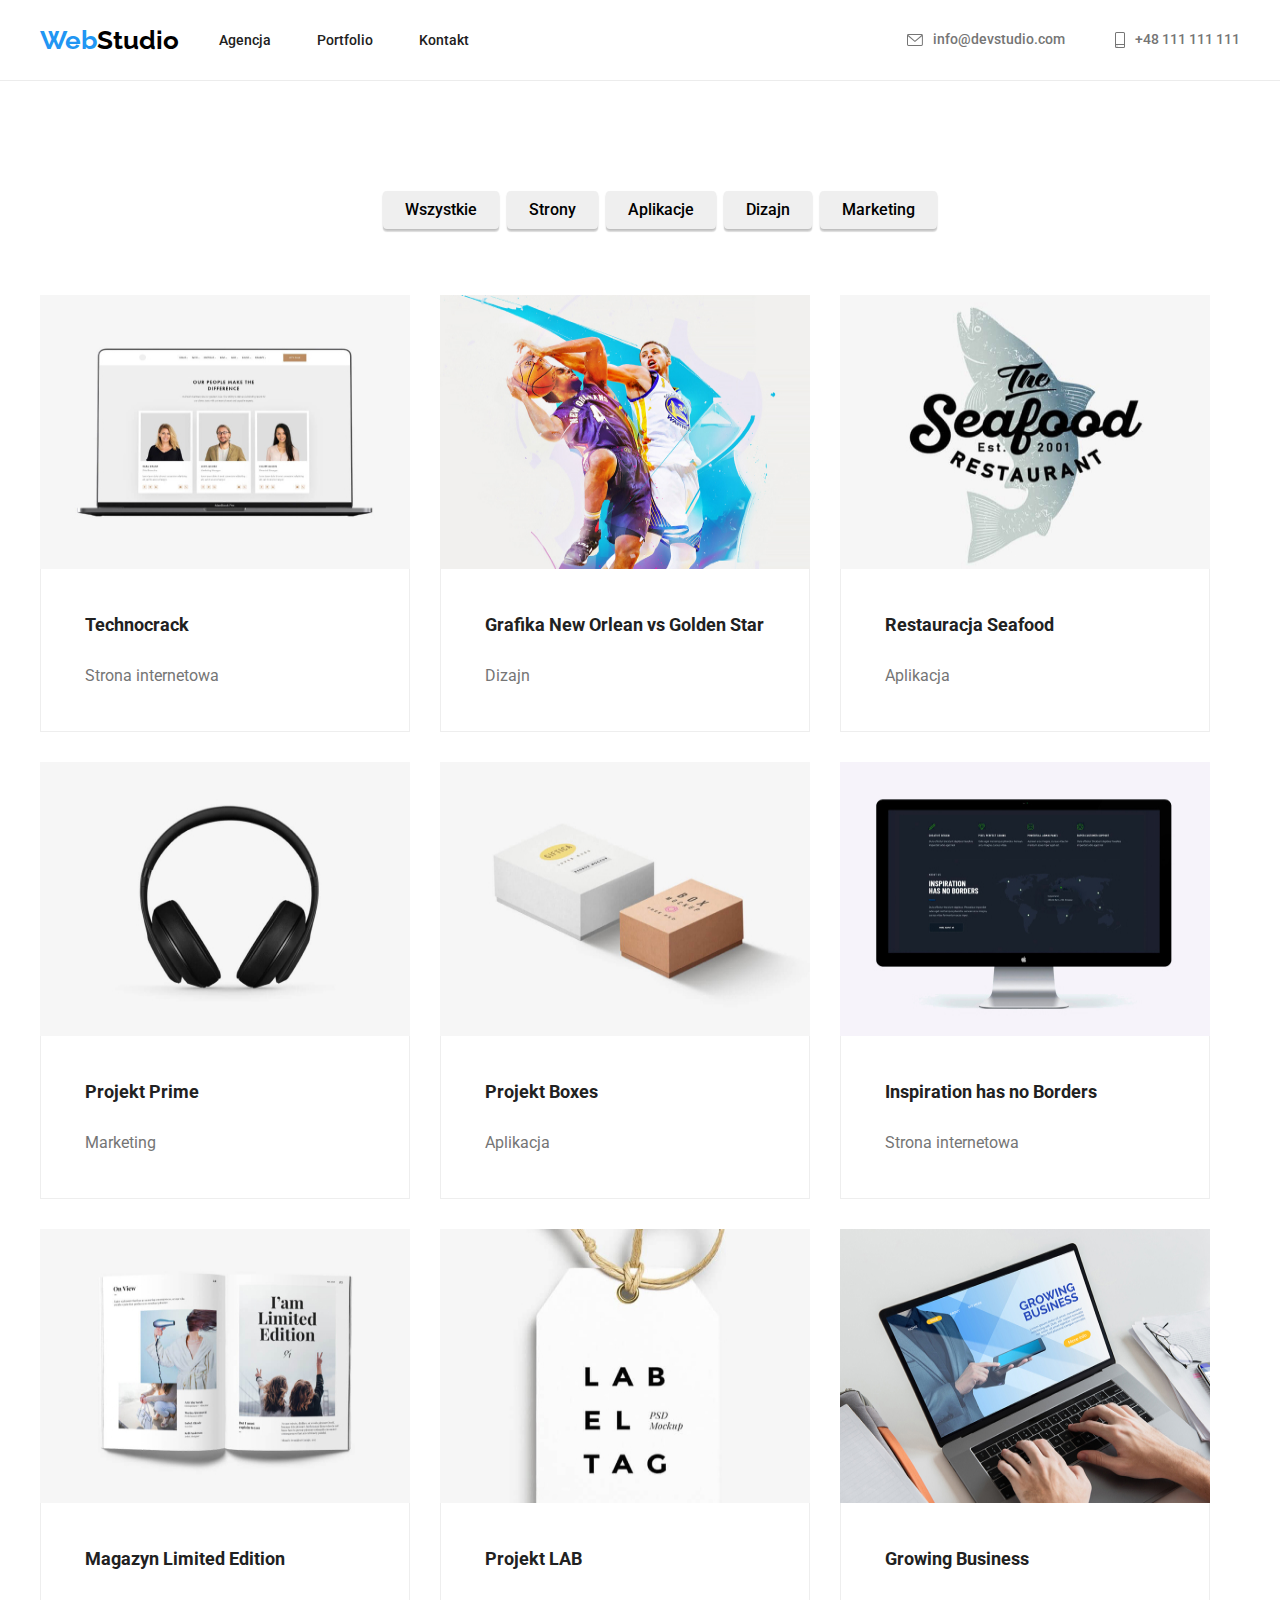
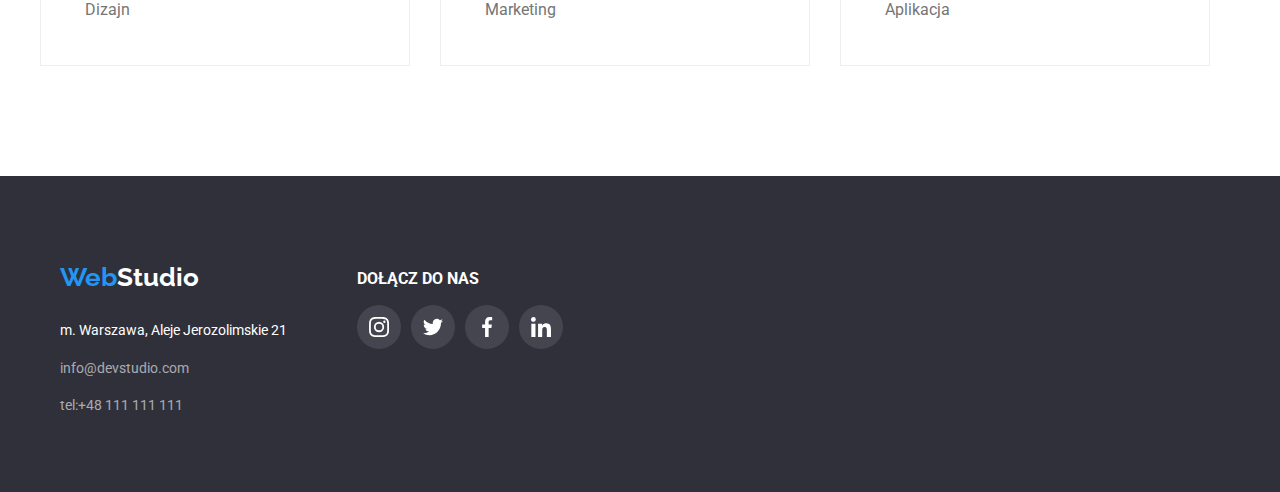
==== portfolio.html @ 31ecdee6 "first commit" ====
<!DOCTYPE html>
<html lang="en">
  <head>
    <link
      rel="stylesheet"
      href="https://cdnjs.cloudflare.com/ajax/libs/modern-normalize/1.0.0/modern-normalize.min.css"
    />
    <link rel="stylesheet" href="./css/styles.css" />
    <link rel="preconnect" href="https://fonts.googleapis.com" />
    <link rel="preconnect" href="https://fonts.gstatic.com" crossorigin />
    <link
      href="https://fonts.googleapis.com/css2?family=Raleway:wght@700&family=Roboto:wght@400;500;700;900&display=swap"
      rel="stylesheet"
    />
    <title>Zadanie domowe - portfolio</title>
  </head>
  <body>
    <header>
      <div class="container header-parent">
        <a class="logo" href="./index.html"
          ><span class="web">Web</span>Studio</a
        >
        <nav class="navig">
          <ul class="nav-manu">
            <li>
              <a class="nav-link" href="#Agencja">Agencja</a>
            </li>
            <li>
              <a class="nav-link" href="./portfolio.html">Portfolio</a>
            </li>
            <li>
              <a class="nav-link" href="#Kontakt">Kontakt</a>
            </li>
          </ul>
        </nav>
        <ul class="header-contact-parent">
          <li>
            <a class="contact" href="mailto:info@devstudio.com">
              <svg class="icon-mail-phon" width="16" height="12">
                <use href="./Images/icons.svg#icon-envelope"></use>
              </svg>
              info@devstudio.com</a
            >
          </li>
          <li>
            <a class="contact" href="">
              <svg class="icon-mail-phon" width="10" height="16">
                <use href="./Images/icons.svg#icon-smartphone"></use>
              </svg>
              +48 111 111 111</a
            >
          </li>
        </ul>
      </div>
    </header>
    <main>
      <section class="section">
        <div class="container">
          <ul class="service-button-parent">
            <li>
              <button class="service-button" type="button">Wszystkie</button>
            </li>
            <li>
              <button class="service-button" type="button">Strony</button>
            </li>
            <li>
              <button class="service-button" type="button">Aplikacje</button>
            </li>
            <li>
              <button class="service-button" type="button">Dizajn</button>
            </li>
            <li>
              <button class="service-button" type="button">Marketing</button>
            </li>
          </ul>
        </div>

        <div class="container">
          <ul class="portfolio-img">
            <li class="portfolio-card">
              <figure class="portfolio-figure">
                <img
                  src="./Images/page-on-laptop.jpg"
                  width="370"
                  height="274"
                  alt="Strona internetowa na Laptopie"
                />
                <figcaption class="portfolio-figc">
                  <p class="services">Technocrack</p>
                  <p class="category">Strona internetowa</p>
                </figcaption>
              </figure>
            </li>
            <li class="portfolio-card">
              <figure class="portfolio-figure">
                <img
                  src="./Images/players.jpg"
                  width="370"
                  height="274"
                  alt="dwóch koszykarzy new Orlean vs Golden star"
                />
                <figcaption class="portfolio-figc">
                  <p class="services">Grafika New Orlean vs Golden Star</p>
                  <p class="category">Dizajn</p>
                </figcaption>
              </figure>
            </li>
            <li class="portfolio-card">
              <figure class="portfolio-figure">
                <img
                  src="./Images/name-restaurant.jpg"
                  width="370"
                  height="274"
                  alt="Aplikacje dla restauracji Seafood"
                />
                <figcaption class="portfolio-figc">
                  <p class="services">Restauracja Seafood</p>
                  <p class="category">Aplikacja</p>
                </figcaption>
              </figure>
            </li>
            <li class="portfolio-card">
              <figure class="portfolio-figure">
                <img
                  src="./Images/headphones.jpg"
                  width="370"
                  height="274"
                  alt="słuchawki bluetooth"
                />
                <figcaption class="portfolio-figc">
                  <p class="services">Projekt Prime</p>
                  <p class="category">Marketing</p>
                </figcaption>
              </figure>
            </li>
            <li class="portfolio-card">
              <figure class="portfolio-figure">
                <img
                  src="./Images/boxes.jpg"
                  width="370"
                  height="274"
                  alt="dwa pudełka różnej wielkości białe i brązowe"
                />
                <figcaption class="portfolio-figc">
                  <p class="services">Projekt Boxes</p>
                  <p class="category">Aplikacja</p>
                </figcaption>
              </figure>
            </li>
            <li class="portfolio-card">
              <figure class="portfolio-figure">
                <img
                  src="./Images/monitor.jpg"
                  width="370"
                  height="274"
                  alt="Strona internetowa na monitorze"
                />
                <figcaption class="portfolio-figc">
                  <p class="services">Inspiration has no Borders</p>
                  <p class="category">Strona internetowa</p>
                </figcaption>
              </figure>
            </li>
            <li class="portfolio-card">
              <figure class="portfolio-figure">
                <img
                  src="./Images/magazine.jpg"
                  width="370"
                  height="274"
                  alt="Magazyn"
                />
                <figcaption class="portfolio-figc">
                  <p class="services">Magazyn Limited Edition</p>
                  <p class="category">Dizajn</p>
                </figcaption>
              </figure>
            </li>
            <li class="portfolio-card">
              <figure class="portfolio-figure">
                <img
                  src="./Images/labeltag.jpg"
                  width="370"
                  height="274"
                  alt="karteczka z napisem LAB EL TAG"
                />
                <figcaption class="portfolio-figc">
                  <p class="services">Projekt LAB</p>
                  <p class="category">Marketing</p>
                </figcaption>
              </figure>
            </li>
            <li class="portfolio-card">
              <figure class="portfolio-figure">
                <img
                  src="./Images/laptop.jpg"
                  width="370"
                  height="274"
                  alt="Pokazana strona na laptopie mówiąca o Growing Business"
                />
                <figcaption class="portfolio-figc">
                  <p class="services">Growing Business</p>
                  <p class="category">Aplikacja</p>
                </figcaption>
              </figure>
            </li>
          </ul>
        </div>
      </section>
    </main>
    <footer class="footer">
      <div class="container footer-parent">
        <div>
          <h3 class="logo" id="Kontakt">
            <span class="web">Web</span><span class="studio-logo">Studio</span>
          </h3>
          <address class="street-footer">
            <p>m. Warszawa, Aleje Jerozolimskie 21</p>
            <p>
              <a class="contact-footer" href="mailto:info@devstudio.com"
                >info@devstudio.com</a
              >
            </p>
            <p>
              <a class="contact-footer" href="tel:+48111111111"
                >tel:+48 111 111 111</a
              >
            </p>
          </address>
        </div>
        <div class="join-us">
          <h3>DOŁĄCZ DO NAS</h3>
          <ul class="social-icons">
            <li class="social-icons-parent">
              <svg class="social-icons-child">
                <use href="./Images/icons.svg#icon-instagram-2"></use>
              </svg>
            </li>
            <li class="social-icons-parent">
              <svg class="social-icons-child">
                <use href="./Images/icons.svg#icon-twitter-1"></use>
              </svg>
            </li>
            <li class="social-icons-parent">
              <svg class="social-icons-child">
                <use href="./Images/icons.svg#icon-facebook-1"></use>
              </svg>
            </li>
            <li class="social-icons-parent">
              <svg class="social-icons-child">
                <use href="./Images/icons.svg#icon-linkedin-1"></use>
              </svg>
            </li>
          </ul>
        </div>
      </div>
    </footer>
  </body>
</html>
---- css/styles.css ----
:root {
  --brand-color: #212121;
  --first-background: #ffffff;
  --second-background: #2f303a;
  --web-color: #2196f3;
  --contact-color: #757575;
  --third-background: #f5f4fa;
  --logo-color: #000000;
  --border-header: #ececec;
  --figcaption-portfolio: #eeeeee;
  --footer-contact: rgba(255, 255, 255, 0.6);
  --color-social: #afb1b8;
}
body {
  font-family: "Roboto", sans-serif;
  background: var(--first-background);
  color: var(--brand-color);
}
.section {
  padding-top: 94px;
  padding-bottom: 94px;
}
.logo {
  font-family: "Raleway", sans-serif;
  font-weight: 700;
  text-decoration: none;
  color: var(--logo-color);
  font-size: 26px;
  line-height: 1.19;
}
.web {
  color: var(--web-color);
}
.nav-link {
  font-weight: 500;
  font-size: 14px;
  line-height: 1.14;
  text-decoration: none;
  color: var(--brand-color);
  cursor: pointer;
}
.nav-link:focus,
.nav-link:hover {
  color: var(--web-color);
}
.contact:focus,
.contact:hover {
  color: var(--web-color);
}

.contact:focus .icon-mail-phon,
.contact:hover .icon-mail-phon {
  fill: var(--web-color);
}

.contact-footer:focus,
.contact-footer:hover {
  color: var(--first-background);
}
.contact {
  display: flex;
  align-items: center;
  gap: 10px;
  font-weight: 500;
  font-size: 14px;
  line-height: 1.14;
  text-decoration: none;
  color: var(--contact-color);
}
.title {
  font-weight: 900;
  font-size: 44px;
  line-height: 1.36;
  width: 696px;
  color: var(--first-background);
}
.section1 {
  display: flex;
  background-color: var(--second-background);
  height: 600px;
  align-items: center;
  text-align: center;
  background-image: linear-gradient(
      rgba(47, 48, 58, 0.4),
      rgba(47, 48, 58, 0.6)
    ),
    url("./../Images/img-overlay.jpg");
  background-position: center;
  background-size: cover;
}

.service-button:hover,
.service-button:focus {
  color: var(--first-background);
  background: var(--web-color);
}
.service-button {
  font-family: "Roboto", sans-serif;
  font-weight: 500;
  font-size: 16px;
  line-height: 1.62;
  border: 0;
  cursor: pointer;
  box-shadow: 0px 3px 1px rgba(0, 0, 0, 0.1), 0px 1px 2px rgba(0, 0, 0, 0.08),
    0px 2px 2px rgba(0, 0, 0, 0.12);
  border-radius: 4px;
  padding: 6px 22px;
}

.order-button {
  font-family: "Roboto", sans-serif;
  font-weight: 700;
  font-size: 16px;
  line-height: 1.87;
  background: var(--web-color);
  box-shadow: rgba(0, 0, 0, 0.15);
  color: var(--first-background);
  cursor: pointer;
  border-radius: 4px;
  border: none;
  width: 200px;
  height: 50px;
}
.footer {
  background: var(--second-background);
  color: var(--first-background);
  padding: 60px;
}
.footer-parent {
  display: flex;
}

.contact-footer {
  color: var(--footer-contact);
  text-decoration: none;
  font-style: normal;
  line-height: 1.71;
  margin-top: 9px;
}
.street-footer {
  display: block;
  font-style: normal;
  font-size: 14px;
  line-height: 1.71;
  margin-top: 20;
}
.section4 {
  background-color: var(--third-background);
  align-items: center;
}
.employee {
  font-weight: 500;
  line-height: 1.18;
  margin-top: 30px;
  margin-bottom: 10px;
}

.position {
  color: var(--contact-color);
  font-size: 16px;
  line-height: 1.18;
  margin-top: 0px;
  margin-bottom: 30px;
}

.description {
  color: var(--contact-color);
  font-size: 14px;
  line-height: 1.71;
  margin-top: 10px;
}
.studio-logo {
  color: var(--first-background);
}
.category {
  color: var(--contact-color);
  line-height: 1.87;
  margin-left: 24px;
  margin-top: 0px;
  margin-bottom: 20px;
}
.services {
  font-weight: 700;
  font-size: 18px;
  line-height: 2;
  margin-left: 24px;
}
.team {
  font-size: 36px;
  font-weight: 700;
  line-height: 1.16;
  text-align: center;
  padding-bottom: 50px;
  margin: 0px;
}
.what-we-do {
  font-size: 36px;
  font-weight: 700;
  line-height: 1.16;
  text-align: center;
}
.lorem {
  font-weight: 700;
  font-size: 14px;
  line-height: 1.14;
}
header {
  border-bottom: var(--border-header) 1px solid;
}
.container {
  max-width: 1200px;
  margin: 0px auto;
}

.header-parent {
  display: flex;
  width: 1200px;
  height: 80px;
  align-items: center;
  justify-content: space-between;
}
.navig {
  display: flex;
  flex-grow: 1;
}

.nav-manu {
  display: flex;
  gap: 46px;
  justify-content: space-between;
  list-style: none;
}

.header-contact-parent {
  display: flex;
  gap: 50px;
  justify-content: space-between;
  list-style: none;
}
.card-set {
  display: flex;
  list-style: none;
  gap: 30px;
}
.card {
  flex-basis: calc((100 - 3 * 30px) / 4);
}
.images {
  display: flex;
  padding-bottom: 94px;
  justify-content: center;
  gap: 30px;
}
.border-team-parent {
  display: flex;
  list-style: none;
  justify-content: center;
  gap: 30px;
}
.border-team {
  box-shadow: 0px 1px 3px rgba(0, 0, 0, 0.12), 0px 1px 1px rgba(0, 0, 0, 0.14),
    0px 2px 1px rgba(0, 0, 0, 0.2);
  border-radius: 0px 0px 4px 4px;
  background: var(--first-background);
}
.team-figure {
  width: 270px;
  margin: 0px;
}
.team-figcaption {
  text-align: center;
}
.service-button-parent {
  display: flex;
  list-style: none;
  justify-content: center;
  gap: 8px;
  padding-bottom: 50px;
}

.portfolio-img {
  display: flex;
  list-style: none;
  flex-wrap: wrap;
  padding: 0;
  gap: 30px;
}
.portfolio-figure {
  margin: 0;
}
.portfolio-figc {
  padding: 20px;
  border-right: 1px solid var(--figcaption-portfolio);
  border-left: 1px solid var(--figcaption-portfolio);
  border-bottom: 1px solid var(--figcaption-portfolio);
}
img {
  display: block;
}
.icon-mail-phon {
  fill: var(--contact-color);
}

.icons {
  all: unset;
  display: flex;
  justify-content: center;
  background-color: var(--third-background);
  padding: 25px 100px;
  margin-bottom: 30px;
}
.social-parent {
  display: flex;
  justify-content: space-between;
  list-style: none;
  margin-inline: 32px;
  margin-bottom: 30px;
  padding-left: 0px;
}
.social-item {
  display: flex;
  justify-content: center;
  align-items: center;
  width: 44px;
  height: 44px;
  border-radius: 50%;
}
.social-icon {
  display: flex;
  width: 20px;
  height: 20px;
  fill: var(--color-social);
}
.social-item:hover,
.social-item:focus {
  background-color: var(--web-color);
}
a.social-item:hover svg,
a.social-item:focus svg {
  fill: var(--first-background);
}
.our-clients-section {
  background-color: var(--first-background);
  padding-bottom: 94px;
  text-align: center;
  margin-top: 94px;
}
.our-clients-parent {
  display: flex;
  list-style: none;
  justify-content: space-around;
  margin-top: 50px;
}

.clients-icon {
  display: flex;
  width: 170px;
  height: 92px;
  align-items: center;
  justify-content: center;
  fill: var(--color-social);
  border: 1px solid var(--color-social);
  border-radius: 4px;
}

.clients-icon:hover,
.clients-icon:focus {
  border-color: var(--web-color);
  cursor: pointer;
}

.clients-icon:hover,
.clients-icon:focus {
  fill: var(--web-color);
}

.join-us {
  font-size: 14px;
  line-height: 1.14;
  color: var(--first-background);
  margin-left: 70px;
  margin-top: 18px;
}
.social-icons {
  display: flex;
  list-style: none;
  gap: 10px;
  padding-left: 0px;
}
.social-icons-child {
  fill: var(--first-background);
  width: 20px;
  height: 20px;
}
.social-icons-parent {
  display: flex;
  background-color: rgba(255, 255, 255, 0.1);
  height: 44px;
  width: 44px;
  border-radius: 50%;
  justify-content: center;
  align-items: center;
}
.social-icons-parent:hover,
.social-icons-parent:focus {
  background-color: var(--web-color);
}
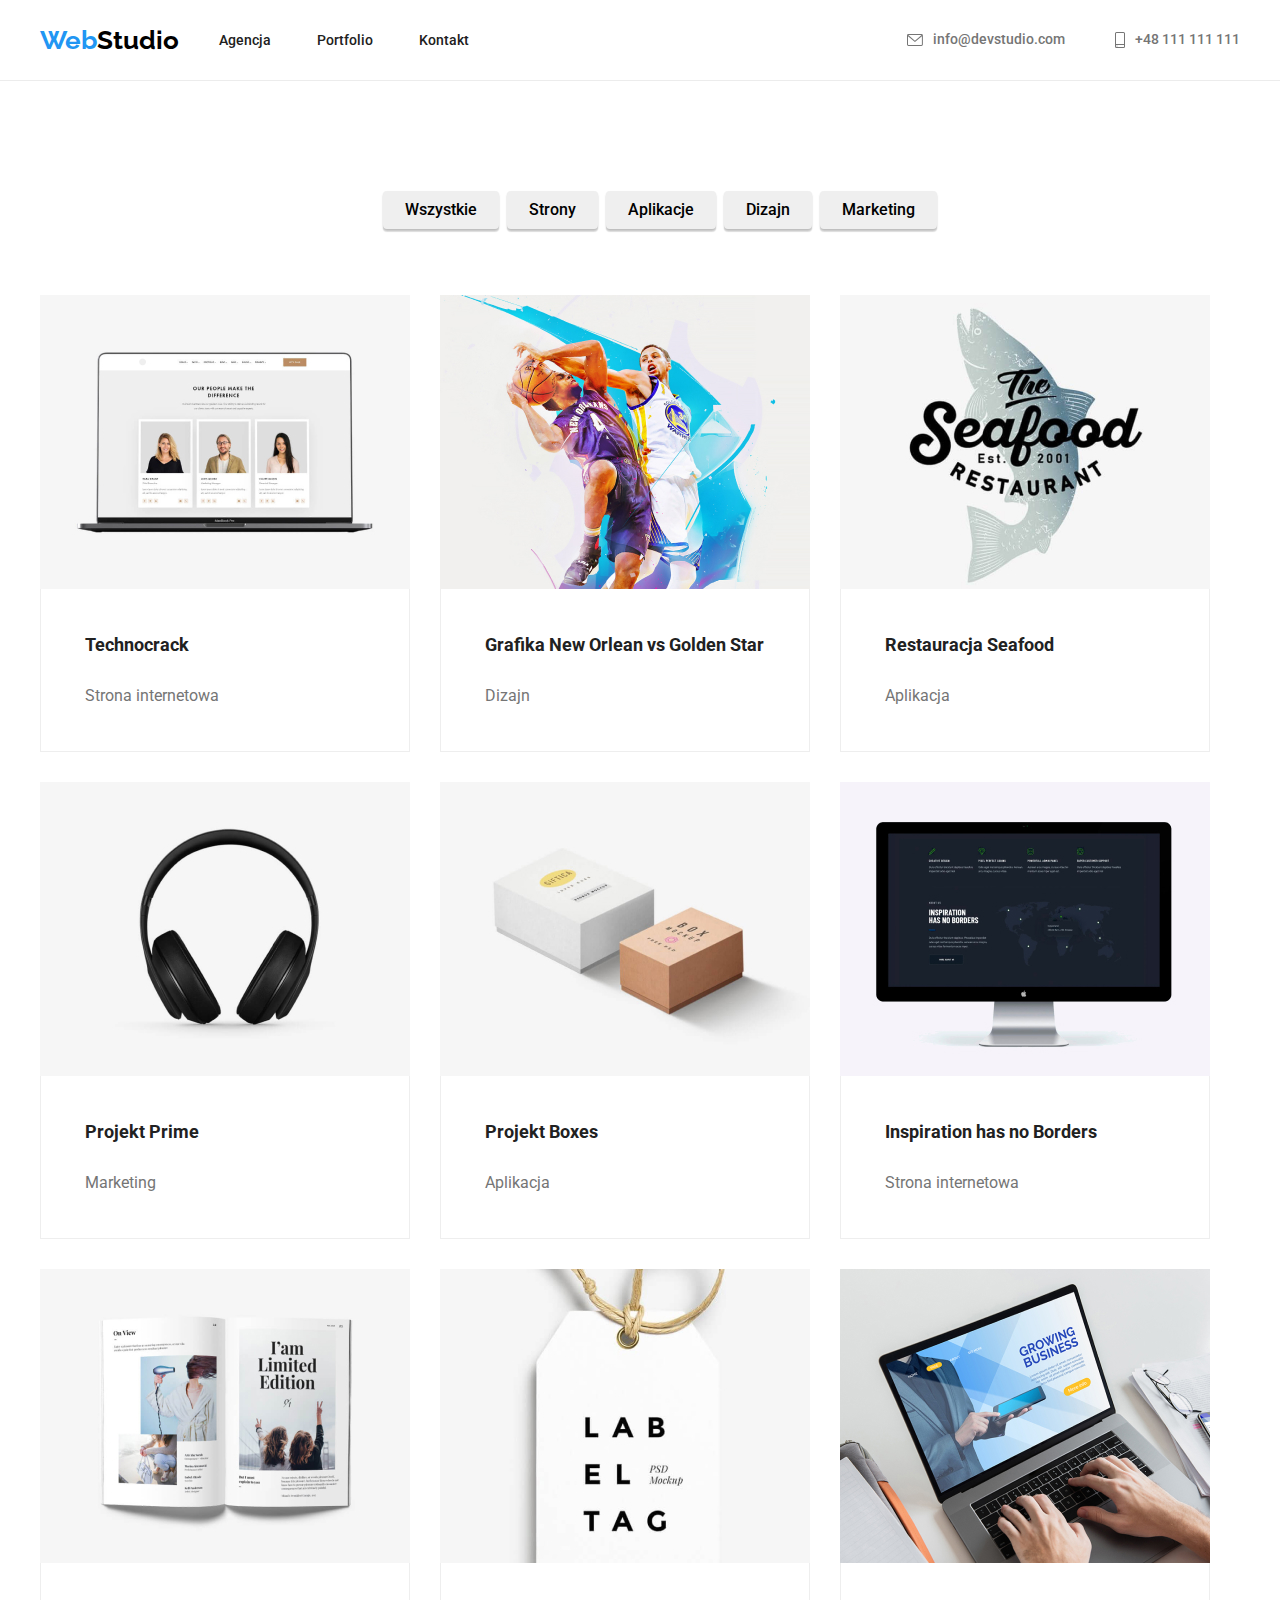
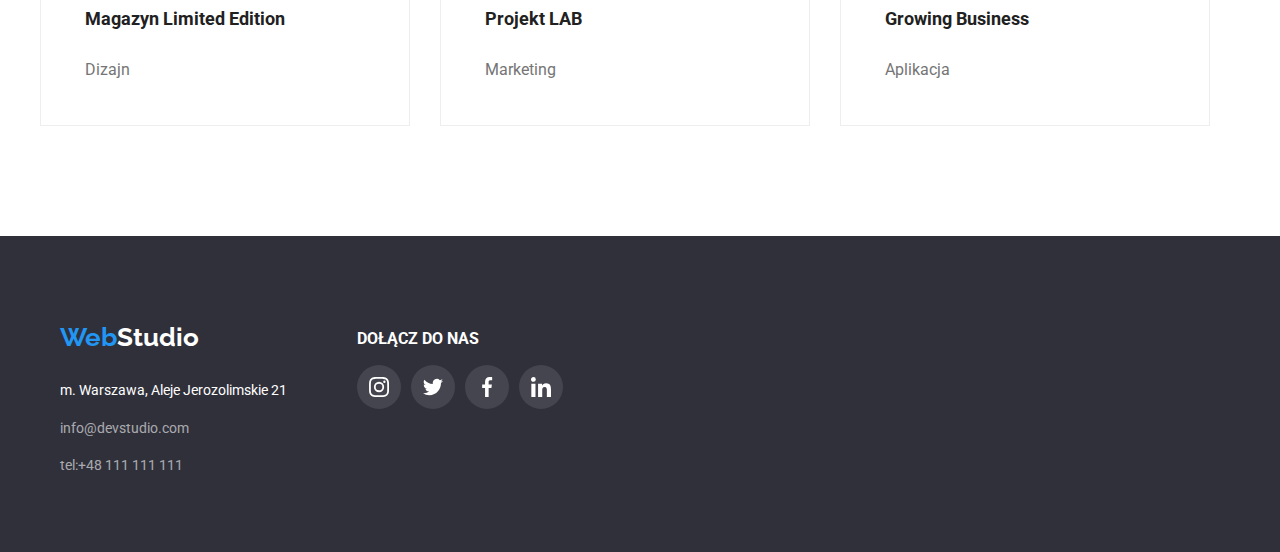
==== commit 34122d20: "HW5" ====
--- a/portfolio.html
+++ b/portfolio.html
@@ -23,7 +23,7 @@
         <nav class="navig">
           <ul class="nav-manu">
             <li>
-              <a class="nav-link" href="#Agencja">Agencja</a>
+              <a class="nav-link" href="./index.html">Agencja</a>
             </li>
             <li>
               <a class="nav-link" href="./portfolio.html">Portfolio</a>
@@ -79,12 +79,23 @@
           <ul class="portfolio-img">
             <li class="portfolio-card">
               <figure class="portfolio-figure">
-                <img
-                  src="./Images/page-on-laptop.jpg"
-                  width="370"
-                  height="274"
-                  alt="Strona internetowa na Laptopie"
-                />
+                <div class="box">
+                  <img
+                    src="./Images/page-on-laptop.jpg"
+                    width="370"
+                    height="294"
+                    alt="Strona internetowa na Laptopie"
+                  />
+                  <div class="overlay">
+                    <p>
+                      Technocrack jest popularną platformą wykorzystywaną do
+                      rozpowszechniania koronawirusa. Firmy wykorzystują tę
+                      platformę do celów szpiegowskich i ataków na
+                      niezabezpieczone serwery konkurencji
+                    </p>
+                  </div>
+                </div>
+
                 <figcaption class="portfolio-figc">
                   <p class="services">Technocrack</p>
                   <p class="category">Strona internetowa</p>
@@ -93,12 +104,22 @@
             </li>
             <li class="portfolio-card">
               <figure class="portfolio-figure">
-                <img
-                  src="./Images/players.jpg"
-                  width="370"
-                  height="274"
-                  alt="dwóch koszykarzy new Orlean vs Golden star"
-                />
+                <div class="box">
+                  <img
+                    src="./Images/players.jpg"
+                    width="370"
+                    height="294"
+                    alt="dwóch koszykarzy new Orlean vs Golden star"
+                  />
+                  <div class="overlay">
+                    <p>
+                      Technocrack jest popularną platformą wykorzystywaną do
+                      rozpowszechniania koronawirusa. Firmy wykorzystują tę
+                      platformę do celów szpiegowskich i ataków na
+                      niezabezpieczone serwery konkurencji
+                    </p>
+                  </div>
+                </div>
                 <figcaption class="portfolio-figc">
                   <p class="services">Grafika New Orlean vs Golden Star</p>
                   <p class="category">Dizajn</p>
@@ -107,12 +128,22 @@
             </li>
             <li class="portfolio-card">
               <figure class="portfolio-figure">
-                <img
-                  src="./Images/name-restaurant.jpg"
-                  width="370"
-                  height="274"
-                  alt="Aplikacje dla restauracji Seafood"
-                />
+                <div class="box">
+                  <img
+                    src="./Images/name-restaurant.jpg"
+                    width="370"
+                    height="294"
+                    alt="Aplikacje dla restauracji Seafood"
+                  />
+                  <div class="overlay">
+                    <p>
+                      Technocrack jest popularną platformą wykorzystywaną do
+                      rozpowszechniania koronawirusa. Firmy wykorzystują tę
+                      platformę do celów szpiegowskich i ataków na
+                      niezabezpieczone serwery konkurencji
+                    </p>
+                  </div>
+                </div>
                 <figcaption class="portfolio-figc">
                   <p class="services">Restauracja Seafood</p>
                   <p class="category">Aplikacja</p>
@@ -121,12 +152,22 @@
             </li>
             <li class="portfolio-card">
               <figure class="portfolio-figure">
-                <img
-                  src="./Images/headphones.jpg"
-                  width="370"
-                  height="274"
-                  alt="słuchawki bluetooth"
-                />
+                <div class="box">
+                  <img
+                    src="./Images/headphones.jpg"
+                    width="370"
+                    height="294"
+                    alt="słuchawki bluetooth"
+                  />
+                  <div class="overlay">
+                    <p>
+                      Technocrack jest popularną platformą wykorzystywaną do
+                      rozpowszechniania koronawirusa. Firmy wykorzystują tę
+                      platformę do celów szpiegowskich i ataków na
+                      niezabezpieczone serwery konkurencji
+                    </p>
+                  </div>
+                </div>
                 <figcaption class="portfolio-figc">
                   <p class="services">Projekt Prime</p>
                   <p class="category">Marketing</p>
@@ -135,12 +176,22 @@
             </li>
             <li class="portfolio-card">
               <figure class="portfolio-figure">
-                <img
-                  src="./Images/boxes.jpg"
-                  width="370"
-                  height="274"
-                  alt="dwa pudełka różnej wielkości białe i brązowe"
-                />
+                <div class="box">
+                  <img
+                    src="./Images/boxes.jpg"
+                    width="370"
+                    height="294"
+                    alt="dwa pudełka różnej wielkości białe i brązowe"
+                  />
+                  <div class="overlay">
+                    <p>
+                      Technocrack jest popularną platformą wykorzystywaną do
+                      rozpowszechniania koronawirusa. Firmy wykorzystują tę
+                      platformę do celów szpiegowskich i ataków na
+                      niezabezpieczone serwery konkurencji
+                    </p>
+                  </div>
+                </div>
                 <figcaption class="portfolio-figc">
                   <p class="services">Projekt Boxes</p>
                   <p class="category">Aplikacja</p>
@@ -149,12 +200,22 @@
             </li>
             <li class="portfolio-card">
               <figure class="portfolio-figure">
-                <img
-                  src="./Images/monitor.jpg"
-                  width="370"
-                  height="274"
-                  alt="Strona internetowa na monitorze"
-                />
+                <div class="box">
+                  <img
+                    src="./Images/monitor.jpg"
+                    width="370"
+                    height="294"
+                    alt="Strona internetowa na monitorze"
+                  />
+                  <div class="overlay">
+                    <p>
+                      Technocrack jest popularną platformą wykorzystywaną do
+                      rozpowszechniania koronawirusa. Firmy wykorzystują tę
+                      platformę do celów szpiegowskich i ataków na
+                      niezabezpieczone serwery konkurencji
+                    </p>
+                  </div>
+                </div>
                 <figcaption class="portfolio-figc">
                   <p class="services">Inspiration has no Borders</p>
                   <p class="category">Strona internetowa</p>
@@ -163,12 +224,22 @@
             </li>
             <li class="portfolio-card">
               <figure class="portfolio-figure">
-                <img
-                  src="./Images/magazine.jpg"
-                  width="370"
-                  height="274"
-                  alt="Magazyn"
-                />
+                <div class="box">
+                  <img
+                    src="./Images/magazine.jpg"
+                    width="370"
+                    height="294"
+                    alt="Magazyn"
+                  />
+                  <div class="overlay">
+                    <p>
+                      Technocrack jest popularną platformą wykorzystywaną do
+                      rozpowszechniania koronawirusa. Firmy wykorzystują tę
+                      platformę do celów szpiegowskich i ataków na
+                      niezabezpieczone serwery konkurencji
+                    </p>
+                  </div>
+                </div>
                 <figcaption class="portfolio-figc">
                   <p class="services">Magazyn Limited Edition</p>
                   <p class="category">Dizajn</p>
@@ -177,12 +248,22 @@
             </li>
             <li class="portfolio-card">
               <figure class="portfolio-figure">
-                <img
-                  src="./Images/labeltag.jpg"
-                  width="370"
-                  height="274"
-                  alt="karteczka z napisem LAB EL TAG"
-                />
+                <div class="box">
+                  <img
+                    src="./Images/labeltag.jpg"
+                    width="370"
+                    height="294"
+                    alt="karteczka z napisem LAB EL TAG"
+                  />
+                  <div class="overlay">
+                    <p>
+                      Technocrack jest popularną platformą wykorzystywaną do
+                      rozpowszechniania koronawirusa. Firmy wykorzystują tę
+                      platformę do celów szpiegowskich i ataków na
+                      niezabezpieczone serwery konkurencji
+                    </p>
+                  </div>
+                </div>
                 <figcaption class="portfolio-figc">
                   <p class="services">Projekt LAB</p>
                   <p class="category">Marketing</p>
@@ -191,12 +272,22 @@
             </li>
             <li class="portfolio-card">
               <figure class="portfolio-figure">
-                <img
-                  src="./Images/laptop.jpg"
-                  width="370"
-                  height="274"
-                  alt="Pokazana strona na laptopie mówiąca o Growing Business"
-                />
+                <div class="box">
+                  <img
+                    src="./Images/laptop.jpg"
+                    width="370"
+                    height="294"
+                    alt="Pokazana strona na laptopie mówiąca o Growing Business"
+                  />
+                  <div class="overlay">
+                    <p>
+                      Technocrack jest popularną platformą wykorzystywaną do
+                      rozpowszechniania koronawirusa. Firmy wykorzystują tę
+                      platformę do celów szpiegowskich i ataków na
+                      niezabezpieczone serwery konkurencji
+                    </p>
+                  </div>
+                </div>
                 <figcaption class="portfolio-figc">
                   <p class="services">Growing Business</p>
                   <p class="category">Aplikacja</p>
--- a/css/styles.css
+++ b/css/styles.css
@@ -10,7 +10,11 @@
   --figcaption-portfolio: #eeeeee;
   --footer-contact: rgba(255, 255, 255, 0.6);
   --color-social: #afb1b8;
-}
+  --backdrop-border: rgba(0, 0, 0, 0.1);
+  --modal: #fff;
+  --overlay: rgba(33, 150, 243, 0.9);
+}
+
 body {
   font-family: "Roboto", sans-serif;
   background: var(--first-background);
@@ -37,12 +41,32 @@
   line-height: 1.14;
   text-decoration: none;
   color: var(--brand-color);
-  cursor: pointer;
+  transition-property: color;
+  transition-duration: 250ms;
+  transition-timing-function: cubic-bezier(0.4, 0, 0.2, 1);
 }
 .nav-link:focus,
 .nav-link:hover {
   color: var(--web-color);
 }
+.agencja,
+.portfolio,
+.kontakt {
+  position: relative;
+}
+.agencja::after,
+.portfolio::after,
+.kontakt::after {
+  content: "";
+  display: none;
+  position: absolute;
+  border-radius: 2px;
+  width: 100%;
+  height: 4px;
+  background-color: var(--web-color);
+  bottom: 28px;
+  left: 0;
+}
 .contact:focus,
 .contact:hover {
   color: var(--web-color);
@@ -57,6 +81,13 @@
 .contact-footer:hover {
   color: var(--first-background);
 }
+.portfolio-figure:hover,
+.portfolio-figure:focus {
+  box-shadow: 0px 1px 1px rgba(0, 0, 0, 0.12), 0px 4px 4px rgba(0, 0, 0, 0.06),
+    1px 4px 6px rgba(0, 0, 0, 0.16);
+  cursor: pointer;
+}
+
 .contact {
   display: flex;
   align-items: center;
@@ -66,6 +97,9 @@
   line-height: 1.14;
   text-decoration: none;
   color: var(--contact-color);
+  transition-property: color;
+  transition-duration: 250ms;
+  transition-timing-function: cubic-bezier(0.4, 0, 0.2, 1);
 }
 .title {
   font-weight: 900;
@@ -105,6 +139,9 @@
     0px 2px 2px rgba(0, 0, 0, 0.12);
   border-radius: 4px;
   padding: 6px 22px;
+  transition-property: background-color, box-shadow;
+  transition-duration: 250ms;
+  transition-timing-function: cubic-bezier(0.4, 0, 0.2, 1);
 }
 
 .order-button {
@@ -136,6 +173,9 @@
   font-style: normal;
   line-height: 1.71;
   margin-top: 9px;
+  transition-property: color;
+  transition-duration: 250ms;
+  transition-timing-function: cubic-bezier(0.4, 0, 0.2, 1);
 }
 .street-footer {
   display: block;
@@ -251,6 +291,24 @@
   justify-content: center;
   gap: 30px;
 }
+.discription-img {
+  position: relative;
+}
+.discription-img-child {
+  position: absolute;
+  right: 30px;
+  bottom: -15px;
+  width: 370px;
+  height: 70px;
+  padding: 27px 90px;
+  font-weight: 700;
+  font-style: bold;
+  text-align: center;
+  color: var(--first-background);
+  font-size: 14px;
+  line-height: 1.14;
+  background-color: rgba(47, 48, 58, 0.8);
+}
 .border-team-parent {
   display: flex;
   list-style: none;
@@ -294,6 +352,34 @@
   border-left: 1px solid var(--figcaption-portfolio);
   border-bottom: 1px solid var(--figcaption-portfolio);
 }
+.box {
+  position: relative;
+  overflow: hidden;
+}
+.overlay {
+  display: flex;
+  position: absolute;
+  width: 370px;
+  height: 294px;
+  background-color: var(--overlay);
+  transform: translateY(0%);
+  transition-duration: 250ms;
+  transition-timing-function: cubic-bezier(0.4, 0, 0.2, 1);
+}
+
+.overlay > p {
+  color: var(--first-background);
+  font-weight: 400;
+  font-size: 18px;
+  line-height: 1.55;
+  padding: 49px 45px 49px 24px;
+}
+
+.portfolio-figure:hover .overlay,
+.portfolio-figure:focus .overlay {
+  transform: translateY(-100%);
+}
+
 img {
   display: block;
 }
@@ -324,6 +410,9 @@
   width: 44px;
   height: 44px;
   border-radius: 50%;
+  transition-property: fill, background-color;
+  transition-duration: 250ms;
+  transition-timing-function: cubic-bezier(0.4, 0, 0.2, 1);
 }
 .social-icon {
   display: flex;
@@ -361,6 +450,9 @@
   fill: var(--color-social);
   border: 1px solid var(--color-social);
   border-radius: 4px;
+  transition-property: fill;
+  transition-duration: 250ms;
+  transition-timing-function: cubic-bezier(0.4, 0, 0.2, 1);
 }
 
 .clients-icon:hover,
@@ -400,8 +492,56 @@
   border-radius: 50%;
   justify-content: center;
   align-items: center;
+  transition-property: background-color;
+  transition-duration: 250ms;
+  transition-timing-function: cubic-bezier(0.4, 0, 0.2, 1);
 }
 .social-icons-parent:hover,
 .social-icons-parent:focus {
   background-color: var(--web-color);
-}
+  cursor: pointer;
+}
+
+.backdrop {
+  position: fixed;
+  left: 0;
+  top: 0;
+  width: 100%;
+  height: 100%;
+  z-index: 2;
+  background-color: var(--backdrop-border);
+}
+.close-black {
+  width: 11px;
+  height: 11px;
+  fill: black;
+}
+.modal {
+  position: absolute;
+  top: 221px;
+  left: 35%;
+  width: 528px;
+  min-height: 581px;
+  border-radius: 4px;
+  box-shadow: 0px 1px 3px rgba(0, 0, 0, 0.12), 0px 1px 1px rgba(0, 0, 0, 0.14),
+    0px 2px 1px rgba(0, 0, 0, 0.2);
+  padding: 40px;
+  background-color: var(--modal);
+}
+
+.close-btn {
+  position: absolute;
+  top: 8px;
+  right: 8px;
+  width: 30px;
+  height: 30px;
+  background-color: var(--modal);
+  border: 1px solid var(--backdrop-border);
+  border-radius: 50%;
+  cursor: pointer;
+}
+.is-hidden {
+  opacity: 0;
+  pointer-events: none;
+  visibility: hidden;
+}
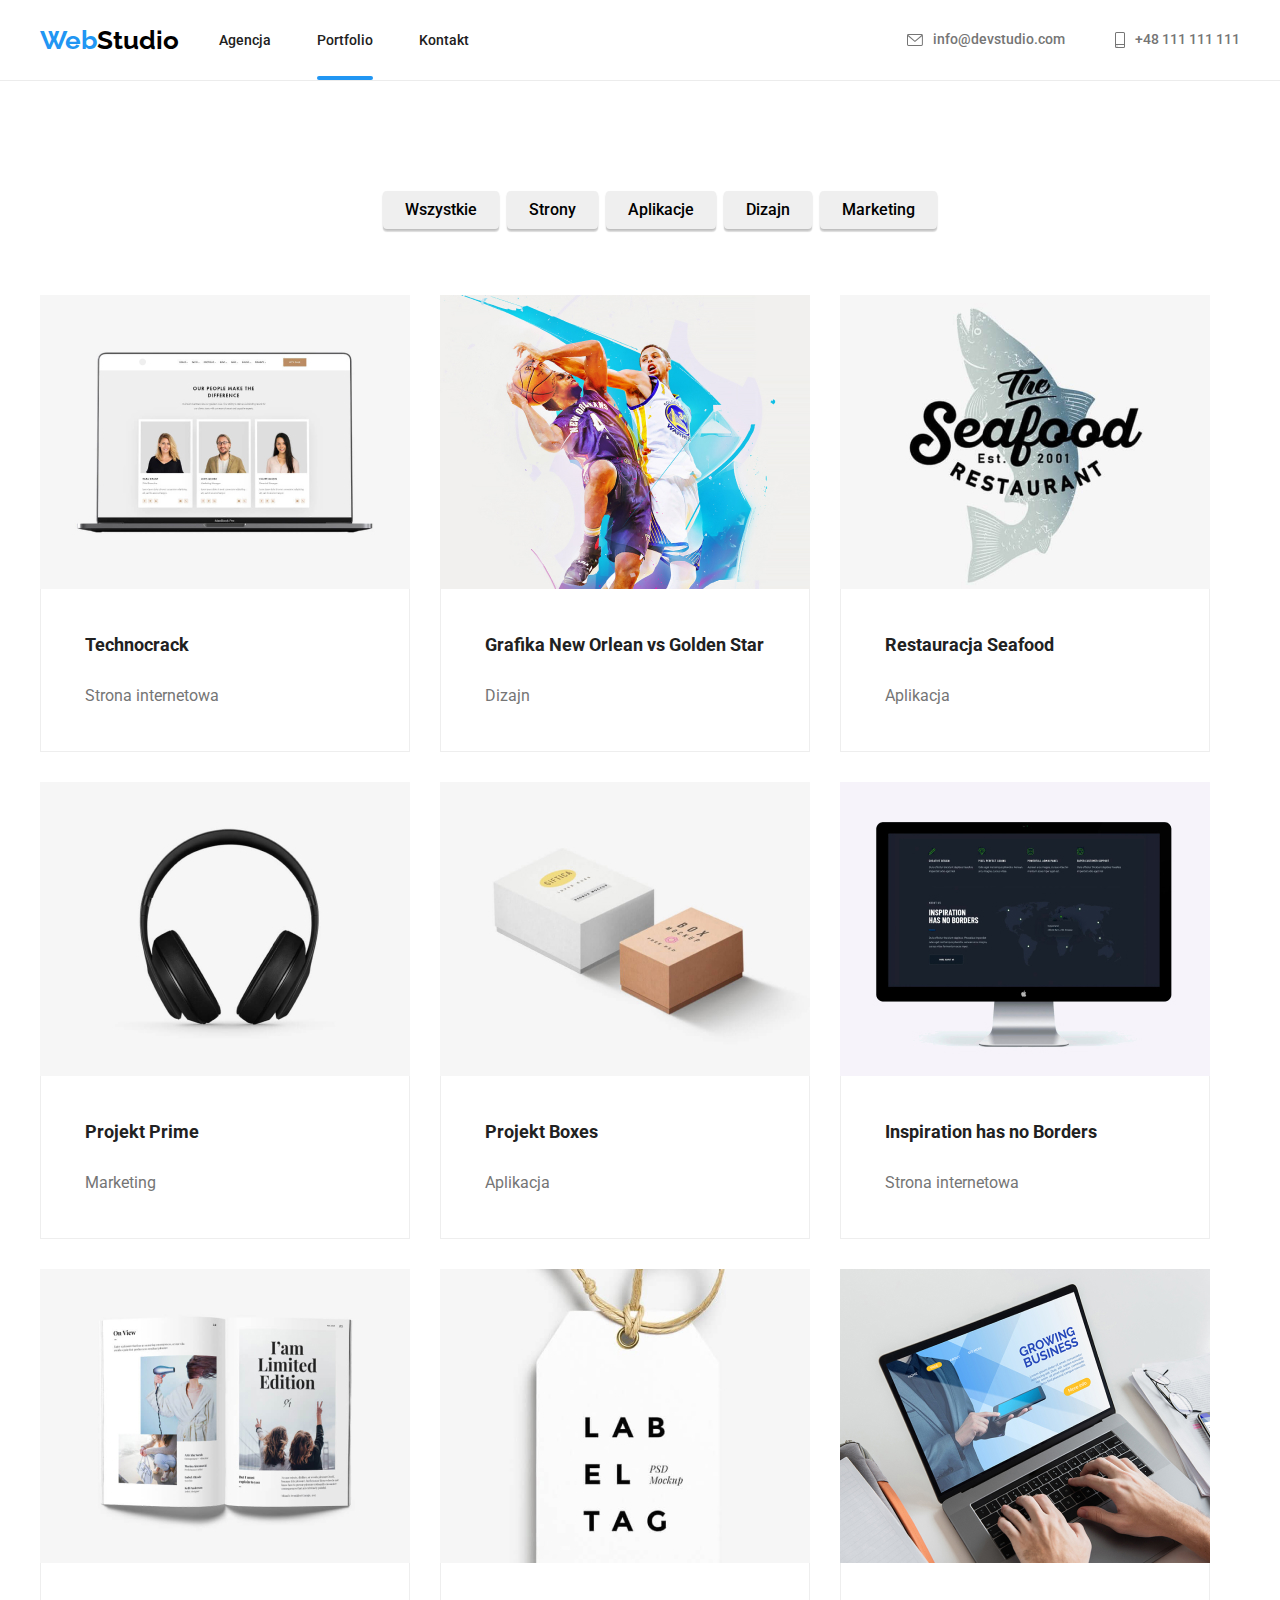
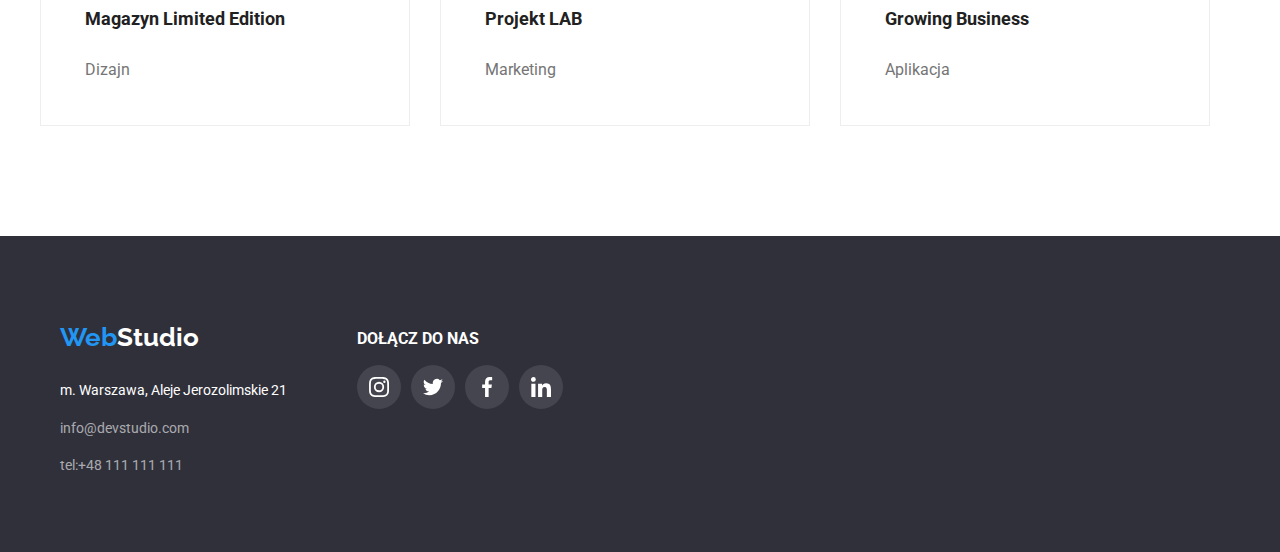
==== commit 88f9d45c: "the final touch" ====
--- a/portfolio.html
+++ b/portfolio.html
@@ -26,7 +26,9 @@
               <a class="nav-link" href="./index.html">Agencja</a>
             </li>
             <li>
-              <a class="nav-link" href="./portfolio.html">Portfolio</a>
+              <a class="nav-link portfolio" href="./portfolio.html"
+                >Portfolio</a
+              >
             </li>
             <li>
               <a class="nav-link" href="#Kontakt">Kontakt</a>
--- a/css/styles.css
+++ b/css/styles.css
@@ -50,21 +50,18 @@
   color: var(--web-color);
 }
 .agencja,
-.portfolio,
-.kontakt {
+.portfolio {
   position: relative;
 }
 .agencja::after,
-.portfolio::after,
-.kontakt::after {
+.portfolio::after {
   content: "";
-  display: none;
   position: absolute;
   border-radius: 2px;
   width: 100%;
   height: 4px;
   background-color: var(--web-color);
-  bottom: 28px;
+  bottom: -32px;
   left: 0;
 }
 .contact:focus,
